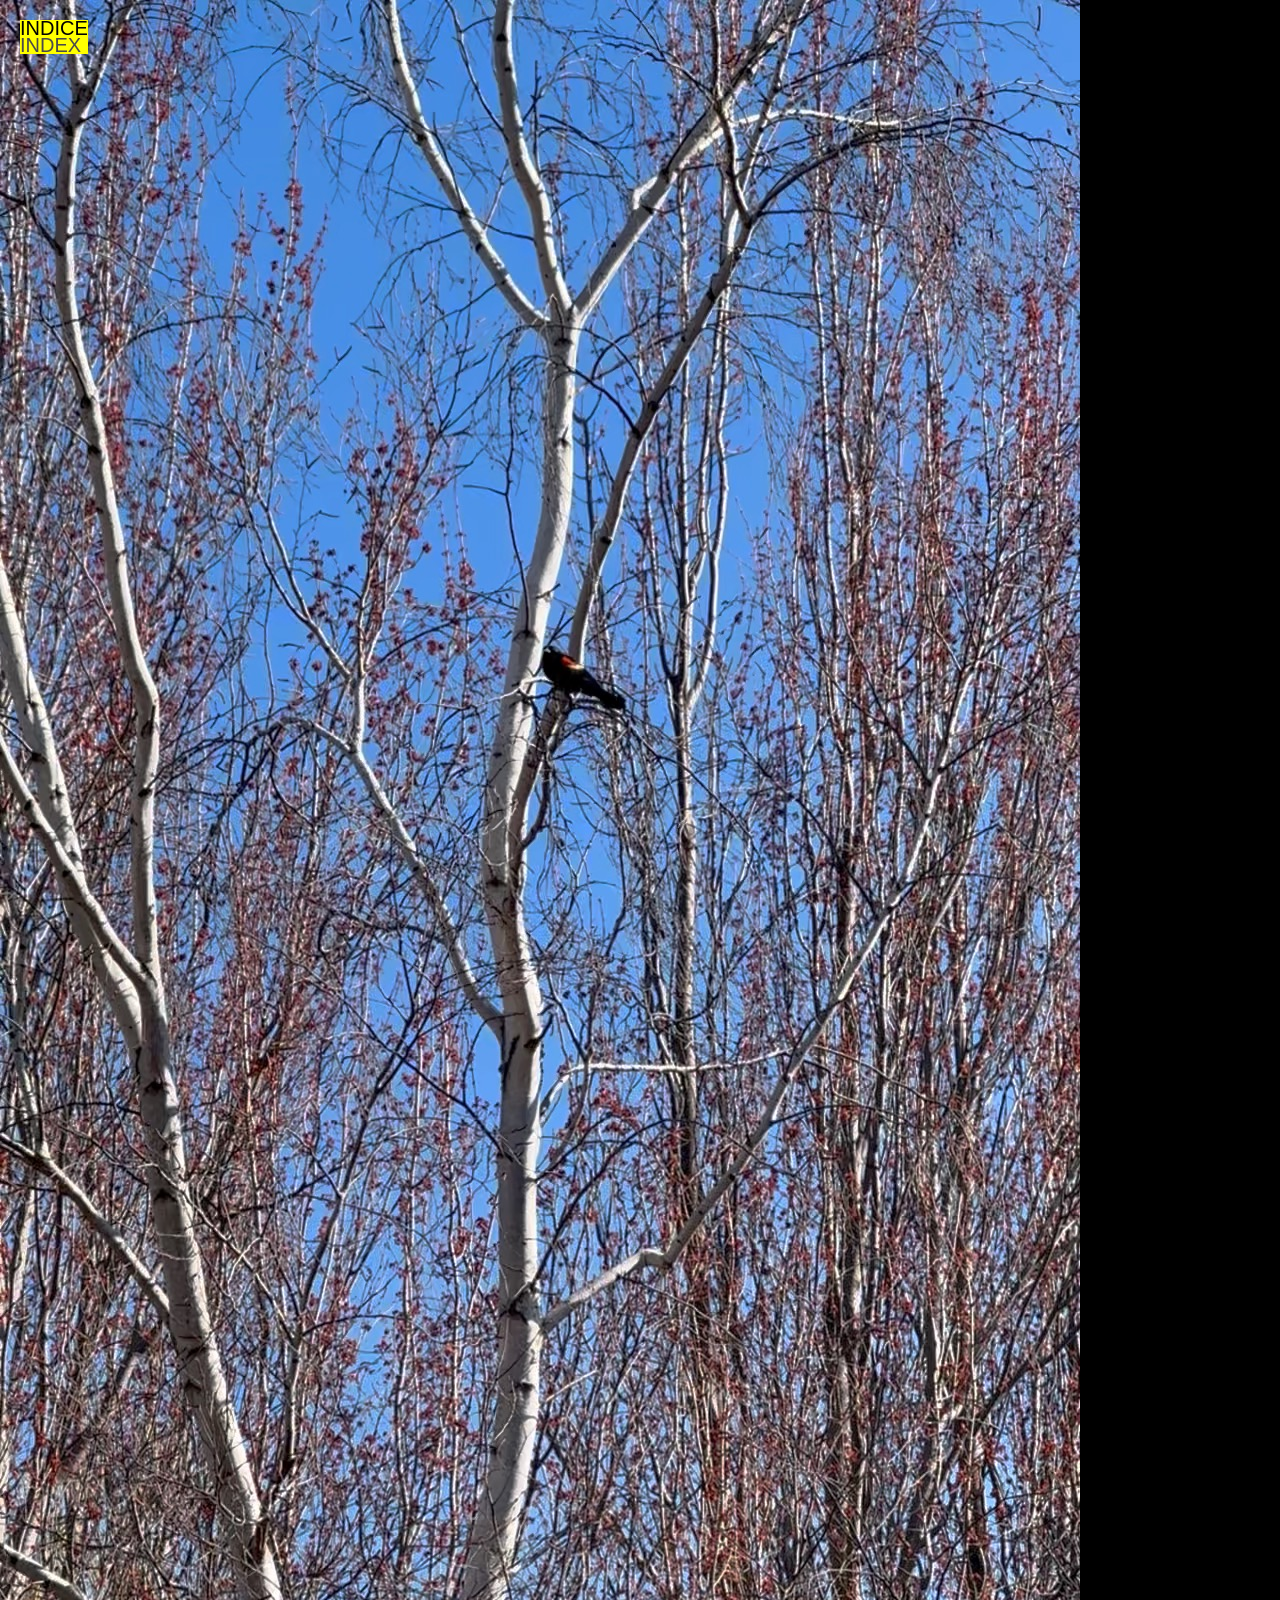
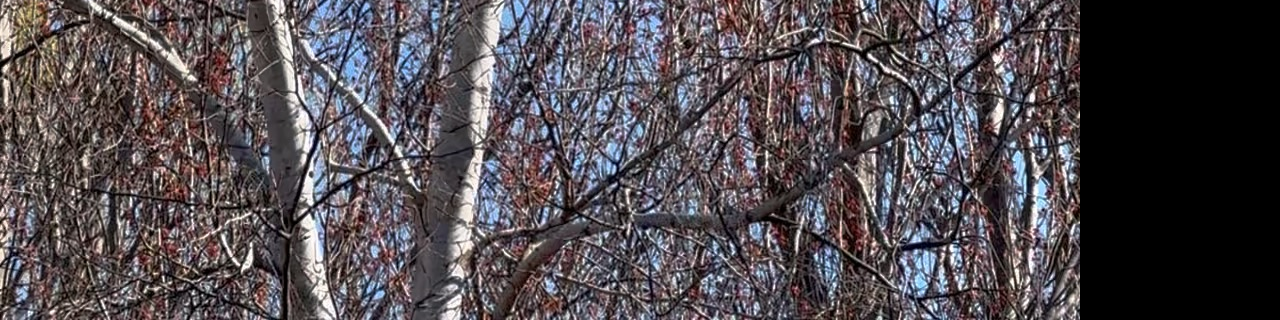
==== bird-in-tree/index.html @ 90d38cfe "add many files" ====
<!doctype html>
<html lang="en">
  <head>
    <meta charset="UTF-8" />
    <meta name="viewport" content="width=device-width, initial-scale=1" />
    <title>bird-in-tree</title>
    <link href="../style.css" rel="stylesheet" />
  </head>
  <body>
    <img src="../assets/bird-in-tree.webp" alt="" />
    <div id="toolbar">
      <div id="title">
        <p>
          <a href="/">INDICE</a>
        </p>
        <p>
          <a href="/">INDEX</a>
        </p>
      </div>
    </div>
  </body>
</html>
---- style.css ----
html {
  font-family: "Inter", sans-serif;
}
body {
  margin: 0;
  display: flex;
  background: black;
}

#toolbar {
  position: absolute;
  left: 20px;
  top: 20px;
  display: flex;
  flex-direction: row;
  gap: 10px;
}

#title {
  background: yellow;
}

#title p {
  margin: -3px 0px;
  font-size: 20px;
}

#title p a {
  color: black;
  text-decoration: none;
}

#title p a:hover {
  background-color: blue;
}

#title p:nth-child(2) {
  margin-top: -6px;
  color: #4a4a4a;
}

#title p:nth-child(2) a {
  color: #4a4a4a;
}

#mute-toggle {
  background: yellow;
  border: none;
}

#mute-toggle:hover {
  background-color: blue;
}

#hyperimage {
  position: absolute;
  background-color: hsl(0deg 0% 0% / 20%);
}

#hyperimage:hover,
#hyperimage:focus {
  background-color: hsl(0deg 0% 0% / 30%);
}

@keyframes flash-blue {
  0% {
    background-color: hsl(204deg 100% 69% / 60%);
    border-color: hsl(204deg 100% 50%);
  }

  100% {
    background-color: hsl(0deg 0% 0% / 30%);
    border-color: none;
  }
}

#hyperimage.highlight-clickable {
  animation: flash-blue 2s cubic-bezier(0.22, 1, 0.36, 1);
}
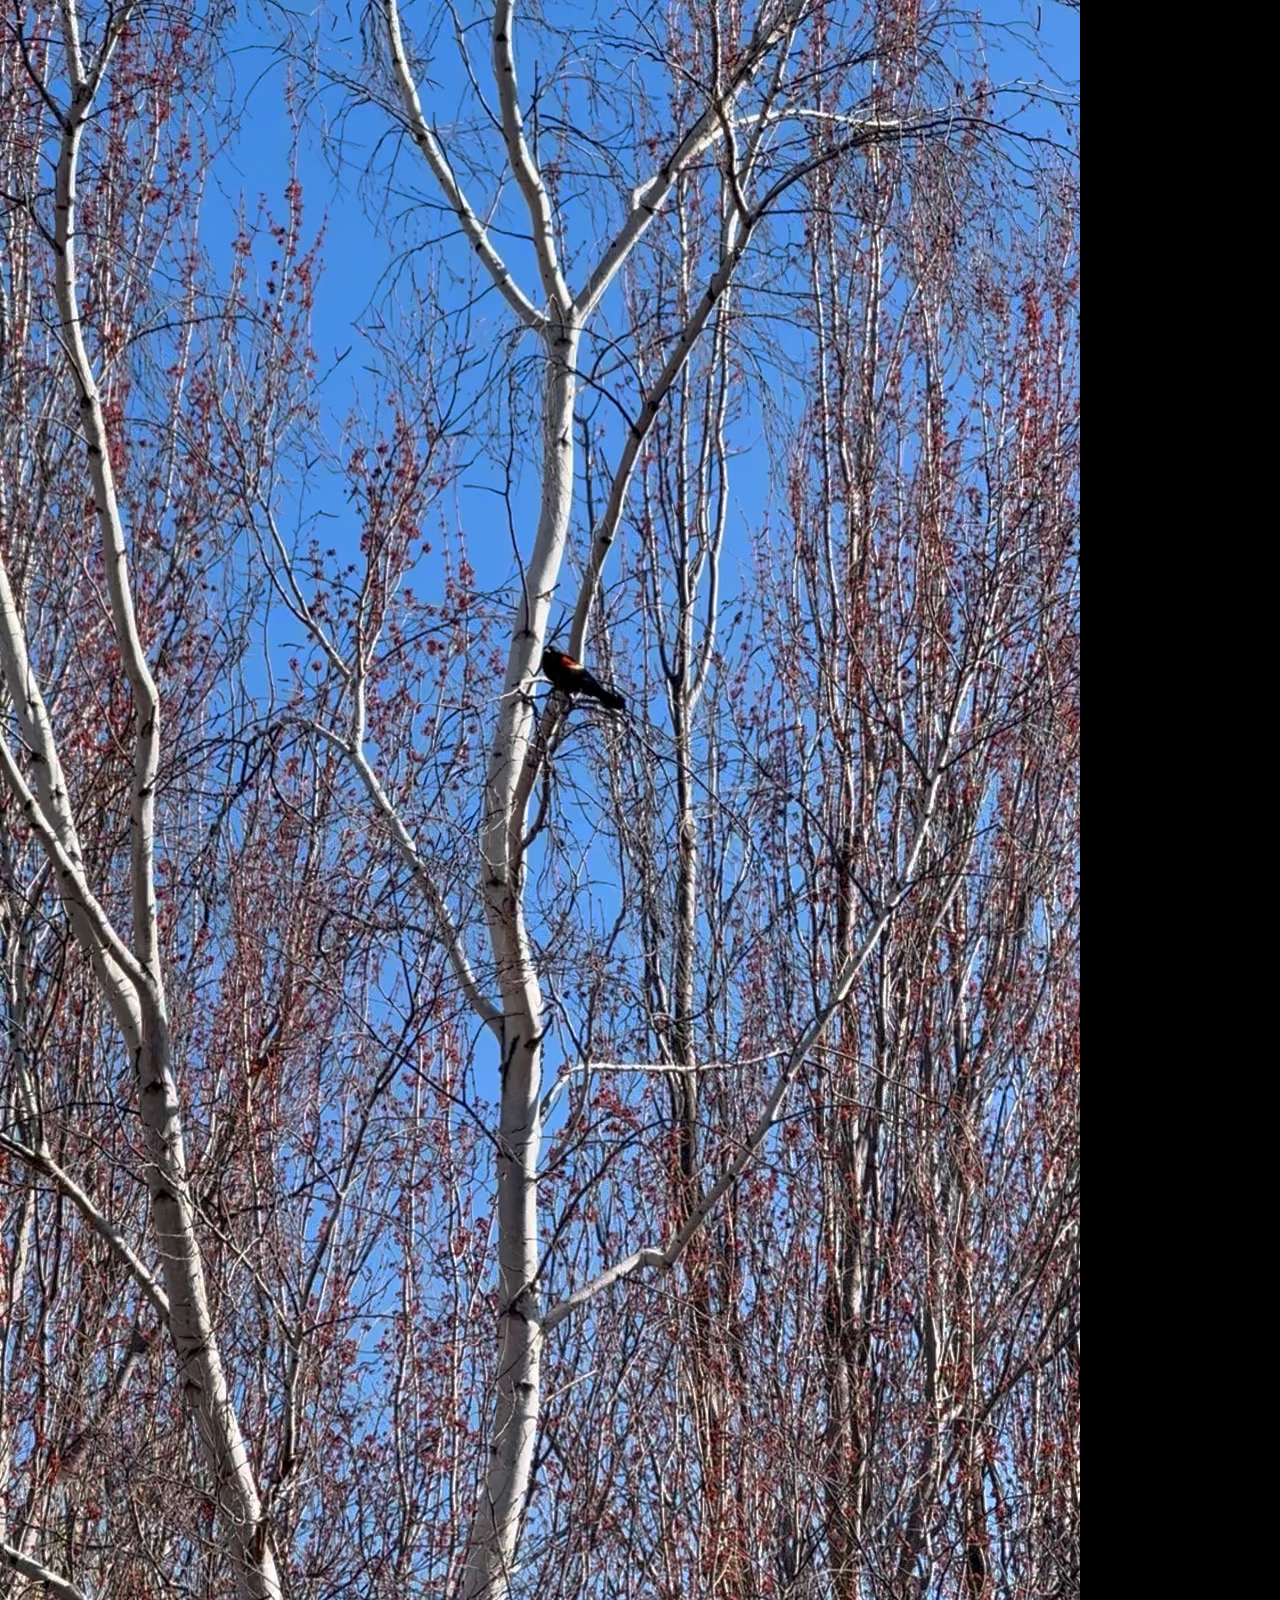
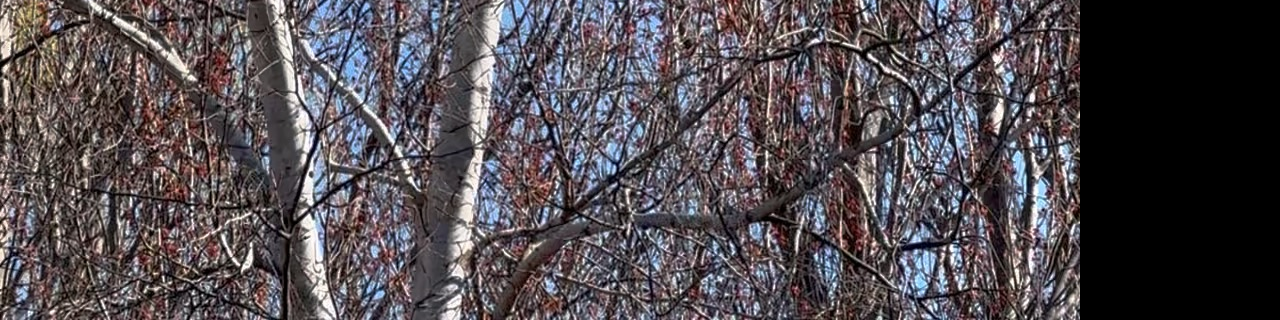
==== commit 4ae6b47b: "remove index from hyperimages" ====
--- a/bird-in-tree/index.html
+++ b/bird-in-tree/index.html
@@ -8,15 +8,5 @@
   </head>
   <body>
     <img src="../assets/bird-in-tree.webp" alt="" />
-    <div id="toolbar">
-      <div id="title">
-        <p>
-          <a href="/">INDICE</a>
-        </p>
-        <p>
-          <a href="/">INDEX</a>
-        </p>
-      </div>
-    </div>
   </body>
 </html>
--- a/style.css
+++ b/style.css
@@ -54,26 +54,27 @@
 
 #hyperimage {
   position: absolute;
-  background-color: hsl(0deg 0% 0% / 20%);
+  background-color: hsl(0deg 0% 0% / 10%);
+  border-width: 10px;
+  border-style: solid;
+  border-color: transparent;
 }
 
 #hyperimage:hover,
-#hyperimage:focus {
-  background-color: hsl(0deg 0% 0% / 30%);
+#hyperimage:focus-visible {
+  background-color: hsl(0deg 0% 0% / 70%);
 }
 
 @keyframes flash-blue {
   0% {
-    background-color: hsl(204deg 100% 69% / 60%);
-    border-color: hsl(204deg 100% 50%);
+    border-color: lightskyblue;
   }
 
   100% {
-    background-color: hsl(0deg 0% 0% / 30%);
     border-color: none;
   }
 }
 
 #hyperimage.highlight-clickable {
-  animation: flash-blue 2s cubic-bezier(0.22, 1, 0.36, 1);
+  animation: flash-blue 1.5s cubic-bezier(0.22, 1, 0.36, 1);
 }
